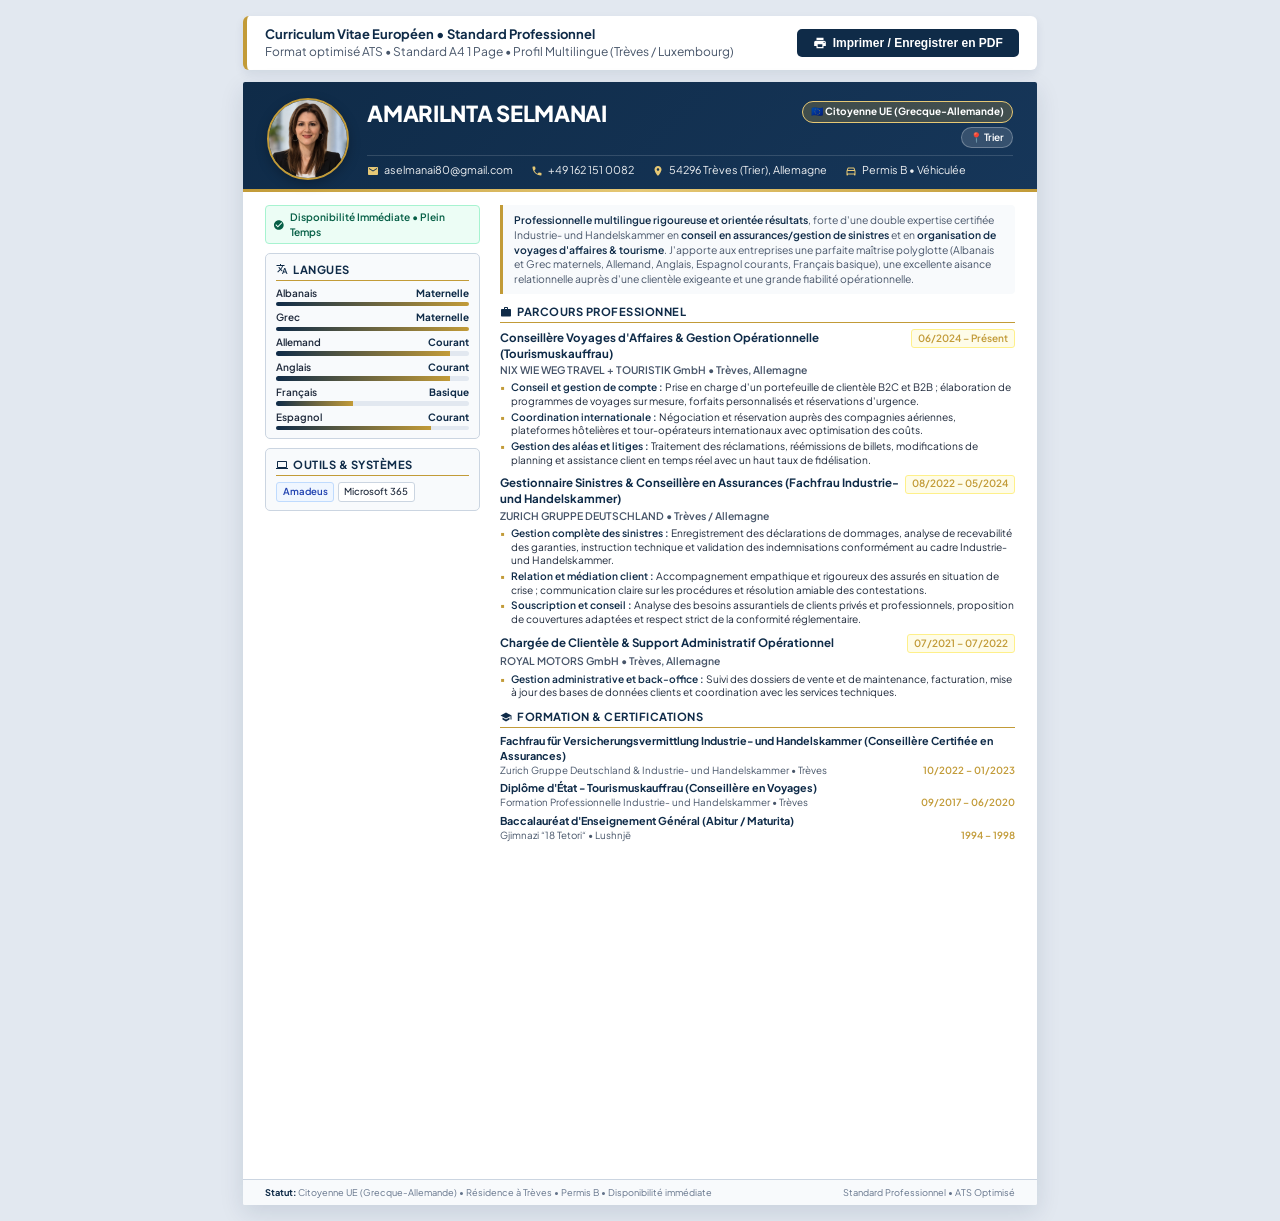
==== cv.html @ 86a53fb1 "Eliminar punto de recepcion y servicio premium del puesto Royal Motors en todos los CVs" ====
<!DOCTYPE html>
<html lang="fr">
<head>
  <meta charset="UTF-8">
  <meta name="viewport" content="width=device-width, initial-scale=1.0">
  <title>CV Amarilnta Selmanai</title>
  <link rel="preconnect" href="https://fonts.googleapis.com">
  <link rel="preconnect" href="https://fonts.gstatic.com" crossorigin>
  <link href="https://fonts.googleapis.com/css2?family=Plus+Jakarta+Sans:wght@300;400;500;600;700;800&display=swap" rel="stylesheet">
  <style>
    :root {
      --primary: #0f2b48;
      --primary-light: #163659;
      --accent: #c29b38;
      --accent-light: #e6c875;
      --text-main: #1e293b;
      --text-muted: #475569;
      --text-light: #64748b;
      --bg-card: #f8fafc;
      --border-color: #cbd5e1;
      --white: #ffffff;
    }

    * {
      box-sizing: border-box;
      margin: 0;
      padding: 0;
    }

    html, body {
      font-family: 'Plus Jakarta Sans', -apple-system, BlinkMacSystemFont, 'Segoe UI', Roboto, sans-serif;
      background-color: #e2e8f0;
      color: var(--text-main);
      line-height: 1.38;
      font-size: 11.2px;
      -webkit-print-color-adjust: exact;
      print-color-adjust: exact;
    }

    body {
      padding: 16px 10px;
    }

    .controls-panel {
      width: 210mm;
      max-width: 210mm;
      margin: 0 auto 12px auto;
      background: #ffffff;
      padding: 10px 18px;
      border-radius: 6px;
      display: flex;
      justify-content: space-between;
      align-items: center;
      box-shadow: 0 4px 10px rgba(15, 43, 72, 0.08);
      border-left: 4px solid var(--accent);
    }

    .controls-panel .info {
      font-size: 12px;
      color: var(--text-muted);
    }

    .controls-panel .info strong {
      color: var(--primary);
      display: block;
      font-size: 13px;
    }

    .print-btn {
      background: var(--primary);
      color: #fff;
      border: none;
      padding: 7px 16px;
      border-radius: 5px;
      font-weight: 600;
      font-size: 12px;
      cursor: pointer;
      display: inline-flex;
      align-items: center;
      gap: 6px;
      transition: background 0.2s, transform 0.1s;
    }

    .print-btn:hover {
      background: var(--primary-light);
      transform: translateY(-1px);
    }

    /* Strict 1-Page A4 Proportion: 210mm x 297mm */
    .cv-page {
      width: 210mm;
      max-width: 210mm;
      height: 297mm;
      max-height: 297mm;
      margin: 0 auto;
      background: var(--white);
      box-shadow: 0 8px 24px rgba(15, 43, 72, 0.12);
      border-radius: 2px;
      overflow: hidden;
      display: flex;
      flex-direction: column;
      justify-content: space-between;
      position: relative;
    }

    /* Header */
    .cv-header {
      background: linear-gradient(135deg, var(--primary) 0%, #163659 100%);
      color: var(--white);
      padding: 16px 24px 12px 24px;
      position: relative;
      flex-shrink: 0;
    }

    .cv-header::after {
      content: "";
      position: absolute;
      bottom: 0;
      left: 0;
      right: 0;
      height: 3.5px;
      background: linear-gradient(90deg, var(--accent) 0%, var(--accent-light) 50%, var(--accent) 100%);
    }

    .header-layout {
      display: flex;
      align-items: center;
      gap: 18px;
    }

    .header-avatar {
      width: 82px;
      height: 82px;
      border-radius: 50%;
      border: 2.5px solid var(--accent);
      box-shadow: 0 4px 12px rgba(0, 0, 0, 0.25);
      object-fit: cover;
      flex-shrink: 0;
      background: #ffffff;
    }

    .header-content {
      flex-grow: 1;
    }

    .header-top {
      display: flex;
      justify-content: space-between;
      align-items: flex-start;
      margin-bottom: 4px;
    }

    .candidate-name {
      font-size: 22px;
      font-weight: 800;
      letter-spacing: -0.3px;
      color: var(--white);
      text-transform: uppercase;
      line-height: 1.1;
    }

    .candidate-title {
      font-size: 13px;
      font-weight: 600;
      color: var(--accent-light);
      margin-top: 2px;
      letter-spacing: 0.1px;
    }

    .header-badges {
      display: flex;
      flex-direction: column;
      align-items: flex-end;
      gap: 4px;
    }

    .eu-badge {
      background: rgba(194, 155, 56, 0.25);
      border: 1px solid var(--accent-light);
      color: #fff;
      font-size: 10px;
      font-weight: 700;
      padding: 3px 8px;
      border-radius: 12px;
      display: inline-flex;
      align-items: center;
      gap: 4px;
      white-space: nowrap;
    }

    .location-badge {
      background: rgba(255, 255, 255, 0.14);
      border: 1px solid rgba(255, 255, 255, 0.28);
      color: #fff;
      font-size: 10px;
      font-weight: 600;
      padding: 3px 8px;
      border-radius: 12px;
      display: inline-flex;
      align-items: center;
      gap: 4px;
      white-space: nowrap;
    }

    /* Contact Grid */
    .contact-grid {
      display: flex;
      flex-wrap: wrap;
      gap: 5px 18px;
      margin-top: 7px;
      padding-top: 7px;
      border-top: 1px solid rgba(255, 255, 255, 0.14);
      font-size: 10.8px;
    }

    .contact-item {
      display: flex;
      align-items: center;
      gap: 5px;
      color: rgba(255, 255, 255, 0.92);
    }

    .contact-item svg {
      width: 12px;
      height: 12px;
      fill: var(--accent-light);
      flex-shrink: 0;
    }

    .contact-item a {
      color: inherit;
      text-decoration: none;
    }

    /* Body Layout */
    .cv-body {
      display: grid;
      grid-template-columns: 215px 1fr;
      padding: 13px 22px 10px 22px;
      gap: 20px;
      flex-grow: 1;
    }

    /* Section Styles */
    h2.section-title {
      font-size: 11.2px;
      font-weight: 700;
      text-transform: uppercase;
      letter-spacing: 0.5px;
      color: var(--primary);
      margin-bottom: 6px;
      padding-bottom: 2.5px;
      border-bottom: 1.5px solid var(--accent);
      display: flex;
      align-items: center;
      gap: 5px;
    }

    h2.section-title svg {
      width: 12px;
      height: 12px;
      fill: var(--primary);
    }

    /* Left Sidebar */
    .sidebar {
      display: flex;
      flex-direction: column;
      gap: 9px;
    }

    .status-alert {
      background: #ecfdf5;
      border: 1px solid #a7f3d0;
      color: #065f46;
      font-size: 10.2px;
      padding: 4px 7px;
      border-radius: 4px;
      font-weight: 600;
      display: flex;
      align-items: center;
      gap: 5px;
    }

    .sidebar-block {
      background: var(--bg-card);
      padding: 8px 10px;
      border-radius: 5px;
      border: 1px solid var(--border-color);
    }

    .skill-category {
      margin-bottom: 6px;
    }

    .skill-category:last-child {
      margin-bottom: 0;
    }

    .skill-cat-name {
      font-size: 9.8px;
      font-weight: 700;
      color: var(--primary);
      text-transform: uppercase;
      margin-bottom: 3.5px;
    }

    .tags {
      display: flex;
      flex-wrap: wrap;
      gap: 3.5px;
    }

    .tag {
      background: #ffffff;
      border: 1px solid #cbd5e1;
      padding: 2px 5.5px;
      border-radius: 3px;
      font-size: 9.6px;
      color: var(--text-main);
      font-weight: 500;
    }

    .tag.highlight {
      background: #eff6ff;
      border-color: #bfdbfe;
      color: #1e40af;
      font-weight: 600;
    }

    /* Languages Table */
    .lang-item {
      margin-bottom: 5px;
    }

    .lang-item:last-child {
      margin-bottom: 0;
    }

    .lang-header {
      display: flex;
      justify-content: space-between;
      font-size: 10px;
      font-weight: 600;
      margin-bottom: 1.5px;
    }

    .lang-bar {
      height: 4.5px;
      background: #e2e8f0;
      border-radius: 3px;
      overflow: hidden;
    }

    .lang-progress {
      height: 100%;
      background: linear-gradient(90deg, var(--primary) 0%, var(--accent) 100%);
    }

    /* Right Main Content */
    .main-content {
      display: flex;
      flex-direction: column;
      gap: 10px;
    }

    .profile-summary {
      background: var(--bg-card);
      border-left: 3px solid var(--accent);
      padding: 8px 11px;
      font-size: 10.4px;
      color: var(--text-muted);
      border-radius: 0 4px 4px 0;
      line-height: 1.4;
    }

    .profile-summary strong {
      color: var(--primary);
      font-weight: 600;
    }

    /* Experience */
    .exp-item {
      margin-bottom: 8.5px;
      position: relative;
    }

    .exp-item:last-child {
      margin-bottom: 0;
    }

    .exp-header {
      display: flex;
      justify-content: space-between;
      align-items: baseline;
      margin-bottom: 1.5px;
    }

    .exp-role {
      font-size: 11.5px;
      font-weight: 700;
      color: var(--primary);
    }

    .exp-dates {
      font-size: 10px;
      font-weight: 600;
      color: var(--accent);
      background: #fefce8;
      padding: 1.5px 6px;
      border-radius: 3px;
      border: 1px solid #fef08a;
      white-space: nowrap;
    }

    .exp-company {
      font-size: 10.4px;
      font-weight: 600;
      color: var(--text-muted);
      margin-bottom: 3px;
    }

    .exp-bullets {
      list-style-type: none;
      padding-left: 0;
      display: flex;
      flex-direction: column;
      gap: 2px;
    }

    .exp-bullets li {
      position: relative;
      padding-left: 11px;
      font-size: 10.2px;
      color: var(--text-main);
      line-height: 1.34;
    }

    .exp-bullets li::before {
      content: "▪";
      position: absolute;
      left: 0;
      color: var(--accent);
      font-size: 12px;
    }

    .exp-bullets strong {
      color: var(--primary);
      font-weight: 600;
    }

    /* Education & Certifications */
    .edu-item {
      margin-bottom: 4px;
    }

    .edu-item:last-child {
      margin-bottom: 0;
    }

    .edu-degree {
      font-size: 10.8px;
      font-weight: 700;
      color: var(--primary);
    }

    .edu-school {
      font-size: 9.8px;
      color: var(--text-muted);
      display: flex;
      justify-content: space-between;
    }

    /* Footer */
    .cv-footer {
      background: var(--bg-card);
      border-top: 1px solid var(--border-color);
      padding: 6px 22px;
      display: flex;
      justify-content: space-between;
      align-items: center;
      font-size: 9.2px;
      color: var(--text-light);
      flex-shrink: 0;
    }

    .cv-footer strong {
      color: var(--primary);
    }

    /* Strict 1-Page A4 Print Styles */
    @media print {
      html, body {
        width: 210mm;
        height: 297mm;
        margin: 0 !important;
        padding: 0 !important;
        background: none !important;
        overflow: hidden !important;
      }

      .controls-panel {
        display: none !important;
      }

      .cv-page {
        box-shadow: none !important;
        border-radius: 0 !important;
        width: 210mm !important;
        max-width: 210mm !important;
        height: 297mm !important;
        max-height: 297mm !important;
        margin: 0 !important;
        overflow: hidden !important;
        page-break-after: avoid !important;
        page-break-inside: avoid !important;
      }

      @page {
        size: A4 portrait;
        margin: 0;
      }
    }
  </style>
</head>
<body>

  <!-- Controls Panel -->
  <div class="controls-panel">
    <div class="info">
      <strong>Curriculum Vitae Européen • Standard Professionnel</strong>
      Format optimisé ATS • Standard A4 1 Page • Profil Multilingue (Trèves / Luxembourg)
    </div>
    <button class="print-btn" onclick="window.print()">
      <svg width="14" height="14" viewBox="0 0 24 24" fill="currentColor">
        <path d="M19 8H5c-1.66 0-3 1.34-3 3v6h4v4h12v-4h4v-6c0-1.66-1.34-3-3-3zm-3 11H8v-5h8v5zm3-7c-.55 0-1-.45-1-1s.45-1 1-1 1 .45 1 1-.45 1-1 1zm-1-9H6v4h12V3z"/>
      </svg>Imprimer / Enregistrer en PDF</button>
  </div>

  <!-- A4 Single-Page Resume -->
  <div class="cv-page">

    <!-- Header -->
    <header class="cv-header">
      <div class="header-layout">
        <img src="[data-uri]" alt="Amarilnta Selmanai" class="header-avatar">
        <div class="header-content">
          <div class="header-top">
            <div>
              <h1 class="candidate-name">Amarilnta Selmanai</h1>
              
            </div>
            <div class="header-badges">
              <span class="eu-badge">🇪🇺 Citoyenne UE (Grecque-Allemande)</span>
              <span class="location-badge">📍 Trier</span>
            </div>
          </div>
          <div class="contact-grid">
            <div class="contact-item">
              <svg viewBox="0 0 24 24"><path d="M20 4H4c-1.1 0-1.99.9-1.99 2L2 18c0 1.1.9 2 2 2h16c1.1 0 2-.9 2-2V6c0-1.1-.9-2-2-2zm0 4l-8 5-8-5V6l8 5 8-5v2z"/></svg>
              <a href="mailto:aselmanai80@gmail.com">aselmanai80@gmail.com</a>
            </div>
            <div class="contact-item">
              <svg viewBox="0 0 24 24"><path d="M6.62 10.79c1.44 2.83 3.76 5.14 6.59 6.59l2.2-2.2c.27-.27.67-.36 1.02-.24 1.12.37 2.33.57 3.57.57.55 0 1 .45 1 1V20c0 .55-.45 1-1 1-9.39 0-17-7.61-17-17 0-.55.45-1 1-1h3.5c.55 0 1 .45 1 1 0 1.25.2 2.45.57 3.57.11.35.03.74-.25 1.02l-2.2 2.2z"/></svg>
              <span>+49 162 151 0082</span>
            </div>
            <div class="contact-item">
              <svg viewBox="0 0 24 24"><path d="M12 2C8.13 2 5 5.13 5 9c0 5.25 7 13 7 13s7-7.75 7-13c0-3.87-3.13-7-7-7zm0 9.5c-1.38 0-2.5-1.12-2.5-2.5s1.12-2.5 2.5-2.5 2.5 1.12 2.5 2.5-1.12 2.5-2.5 2.5z"/></svg>
              <span>54296 Trèves (Trier), Allemagne</span>
            </div>
            <div class="contact-item">
              <svg viewBox="0 0 24 24"><path d="M18.92 6.01C18.72 5.42 18.16 5 17.5 5h-11c-.66 0-1.21.42-1.42 1.01L3 12v8c0 .55.45 1 1 1h1c.55 0 1-.45 1-1v-1h12v1c0 .55.45 1 1 1h1c.55 0 1-.45 1-1v-8l-2.08-5.99zM6.85 7h10.29l1.08 3.11H5.77L6.85 7zM19 17H5v-4.66l.12-.34h13.77l.11.34V17z"/></svg>
              <span>Permis B • Véhiculée</span>
            </div>
          </div>
        </div>
      </div>
    </header>

    <!-- Body Layout -->
    <div class="cv-body">

      <!-- Sidebar -->
      <aside class="sidebar">

        <!-- Statut Frontalier & Disponibilité -->
        <div class="status-alert">
          <svg width="12" height="12" viewBox="0 0 24 24" fill="currentColor"><path d="M12 2C6.48 2 2 6.48 2 12s4.48 10 10 10 10-4.48 10-10S17.52 2 12 2zm-2 15l-5-5 1.41-1.41L10 14.17l7.59-7.59L19 8l-9 9z"/></svg><span>Disponibilité Immédiate • Plein Temps</span>
        </div>

        <!-- Compétences Linguistiques -->
        <div class="sidebar-block">
          <h2 class="section-title">
            <svg viewBox="0 0 24 24"><path d="M12.87 15.07l-2.54-2.51.03-.03c1.74-1.94 2.98-4.17 3.71-6.53H17V4h-7V2H8v2H1v1.99h11.17C11.5 7.92 10.44 9.75 9 11.35 8.07 10.32 7.3 9.19 6.69 8h-2c.73 1.63 1.73 3.17 2.98 4.56l-5.09 5.02L4 19l5-5 3.11 3.11.76-2.04zM18.5 10h-2L12 22h2l1.12-3h4.75L21 22h2l-4.5-12zm-2.62 7l1.62-4.33L19.12 17h-3.24z"/></svg>
            Langues
          </h2>
                    <div class="lang-item">
            <div class="lang-header">
              <span>Albanais</span>
              <span style="color: var(--primary); font-weight: 700;">Maternelle</span>
            </div>
            <div class="lang-bar"><div class="lang-progress" style="width: 100%;"></div></div>
          </div>
          <div class="lang-item">
            <div class="lang-header">
              <span>Grec</span>
              <span style="color: var(--primary); font-weight: 700;">Maternelle</span>
            </div>
            <div class="lang-bar"><div class="lang-progress" style="width: 100%;"></div></div>
          </div>
          <div class="lang-item">
            <div class="lang-header">
              <span>Allemand</span>
              <span style="color: var(--primary); font-weight: 700;">Courant</span>
            </div>
            <div class="lang-bar"><div class="lang-progress" style="width: 90%;"></div></div>
          </div>
          <div class="lang-item">
            <div class="lang-header">
              <span>Anglais</span>
              <span style="color: var(--primary); font-weight: 700;">Courant</span>
            </div>
            <div class="lang-bar"><div class="lang-progress" style="width: 90%;"></div></div>
          </div>
          <div class="lang-item">
            <div class="lang-header">
              <span>Français</span>
              <span style="color: var(--primary); font-weight: 700;">Basique</span>
            </div>
            <div class="lang-bar"><div class="lang-progress" style="width: 40%;"></div></div>
          </div>
          <div class="lang-item">
            <div class="lang-header">
              <span>Espagnol</span>
              <span style="color: var(--primary); font-weight: 700;">Courant</span>
            </div>
            <div class="lang-bar"><div class="lang-progress" style="width: 80%;"></div></div>
          </div>
        </div>

        <!-- Outils & Logiciels -->
        <div class="sidebar-block">
          <h2 class="section-title">
            <svg viewBox="0 0 24 24"><path d="M20 18c1.1 0 1.99-.9 1.99-2L22 6c0-1.1-.9-2-2-2H4c-1.1 0-2 .9-2 2v10c0 1.1.9 2 2 2H0v2h24v-2h-4zM4 6h16v10H4V6z"/></svg>
            Outils & Systèmes
          </h2>
                    <div class="tags">
            <span class="tag highlight">Amadeus</span>
            <span class="tag">Microsoft 365</span>
          </div>
        </div>

      </aside>

      <!-- Main Content -->
      <main class="main-content">

        <!-- Profil Professionnel -->
        <div class="profile-summary">
          <strong>Professionnelle multilingue rigoureuse et orientée résultats</strong>, forte d'une double expertise certifiée Industrie- und Handelskammer en <strong>conseil en assurances/gestion de sinistres</strong> et en <strong>organisation de voyages d'affaires & tourisme</strong>. J'apporte aux entreprises une parfaite maîtrise polyglotte (Albanais et Grec maternels, Allemand, Anglais, Espagnol courants, Français basique), une excellente aisance relationnelle auprès d'une clientèle exigeante et une grande fiabilité opérationnelle.
        </div>

        <!-- Expérience Professionnelle -->
        <section>
          <h2 class="section-title">
            <svg viewBox="0 0 24 24"><path d="M20 6h-4V4c0-1.11-.89-2-2-2h-4c-1.11 0-2 .89-2 2v2H4c-1.11 0-1.99.89-1.99 2L2 19c0 1.11.89 2 2 2h16c1.11 0 2-.89 2-2V8c0-1.11-.89-2-2-2zm-6 0h-4V4h4v2z"/></svg>
            Parcours Professionnel
          </h2>

          <!-- Poste 1 -->
          <div class="exp-item">
            <div class="exp-header">
              <div class="exp-role">Conseillère Voyages d'Affaires & Gestion Opérationnelle (Tourismuskauffrau)</div>
              <div class="exp-dates">06/2024 – Présent</div>
            </div>
            <div class="exp-company">NIX WIE WEG TRAVEL + TOURISTIK GmbH • Trèves, Allemagne</div>
            <ul class="exp-bullets">
              <li><strong>Conseil et gestion de compte :</strong> Prise en charge d'un portefeuille de clientèle B2C et B2B ; élaboration de programmes de voyages sur mesure, forfaits personnalisés et réservations d'urgence.</li>
              <li><strong>Coordination internationale :</strong> Négociation et réservation auprès des compagnies aériennes, plateformes hôtelières et tour-opérateurs internationaux avec optimisation des coûts.</li>
              <li><strong>Gestion des aléas et litiges :</strong> Traitement des réclamations, réémissions de billets, modifications de planning et assistance client en temps réel avec un haut taux de fidélisation.</li>
            </ul>
          </div>

          <!-- Poste 2 -->
          <div class="exp-item">
            <div class="exp-header">
              <div class="exp-role">Gestionnaire Sinistres & Conseillère en Assurances (Fachfrau Industrie- und Handelskammer)</div>
              <div class="exp-dates">08/2022 – 05/2024</div>
            </div>
            <div class="exp-company">ZURICH GRUPPE DEUTSCHLAND • Trèves / Allemagne</div>
            <ul class="exp-bullets">
              <li><strong>Gestion complète des sinistres :</strong> Enregistrement des déclarations de dommages, analyse de recevabilité des garanties, instruction technique et validation des indemnisations conformément au cadre Industrie- und Handelskammer.</li>
              <li><strong>Relation et médiation client :</strong> Accompagnement empathique et rigoureux des assurés en situation de crise ; communication claire sur les procédures et résolution amiable des contestations.</li>
              <li><strong>Souscription et conseil :</strong> Analyse des besoins assurantiels de clients privés et professionnels, proposition de couvertures adaptées et respect strict de la conformité réglementaire.</li>
            </ul>
          </div>

          <!-- Poste 3 -->
          <div class="exp-item">
            <div class="exp-header">
              <div class="exp-role">Chargée de Clientèle & Support Administratif Opérationnel</div>
              <div class="exp-dates">07/2021 – 07/2022</div>
            </div>
            <div class="exp-company">ROYAL MOTORS GmbH • Trèves, Allemagne</div>
            <ul class="exp-bullets">
              <li><strong>Gestion administrative et back-office :</strong> Suivi des dossiers de vente et de maintenance, facturation, mise à jour des bases de données clients et coordination avec les services techniques.</li>
            </ul>
          </div>
        </section>

        <!-- Formation & Certifications -->
        <section>
          <h2 class="section-title">
            <svg viewBox="0 0 24 24"><path d="M5 13.18v4L12 21l7-3.82v-4L12 17l-7-3.82zM12 3L1 9l11 6 9-4.91V17h2V9L12 3z"/></svg>
            Formation & Certifications
          </h2>

          <div class="edu-item">
            <div class="edu-degree">Fachfrau für Versicherungsvermittlung Industrie- und Handelskammer (Conseillère Certifiée en Assurances)</div>
            <div class="edu-school">
              <span>Zurich Gruppe Deutschland & Industrie- und Handelskammer • Trèves</span>
              <span style="font-weight: 600; color: var(--accent);">10/2022 – 01/2023</span>
            </div>
          </div>

          <div class="edu-item">
            <div class="edu-degree">Diplôme d'État - Tourismuskauffrau (Conseillère en Voyages)</div>
            <div class="edu-school">
              <span>Formation Professionnelle Industrie- und Handelskammer • Trèves</span>
              <span style="font-weight: 600; color: var(--accent);">09/2017 – 06/2020</span>
            </div>
          </div>

          <div class="edu-item">
            <div class="edu-degree">Baccalauréat d'Enseignement Général (Abitur / Maturita)</div>
            <div class="edu-school">
              <span>Gjimnazi “18 Tetori“ • Lushnjë</span>
              <span style="font-weight: 600; color: var(--accent);">1994 – 1998</span>
            </div>
          </div>
        </section>

      </main>

    </div>

    <!-- Footer -->
    <footer class="cv-footer">
      <div><strong>Statut:</strong> Citoyenne UE (Grecque-Allemande) • Résidence à Trèves • Permis B • Disponibilité immédiate</div>
      <div>Standard Professionnel • ATS Optimisé</div>
    </footer>

  </div>

</body>
</html>
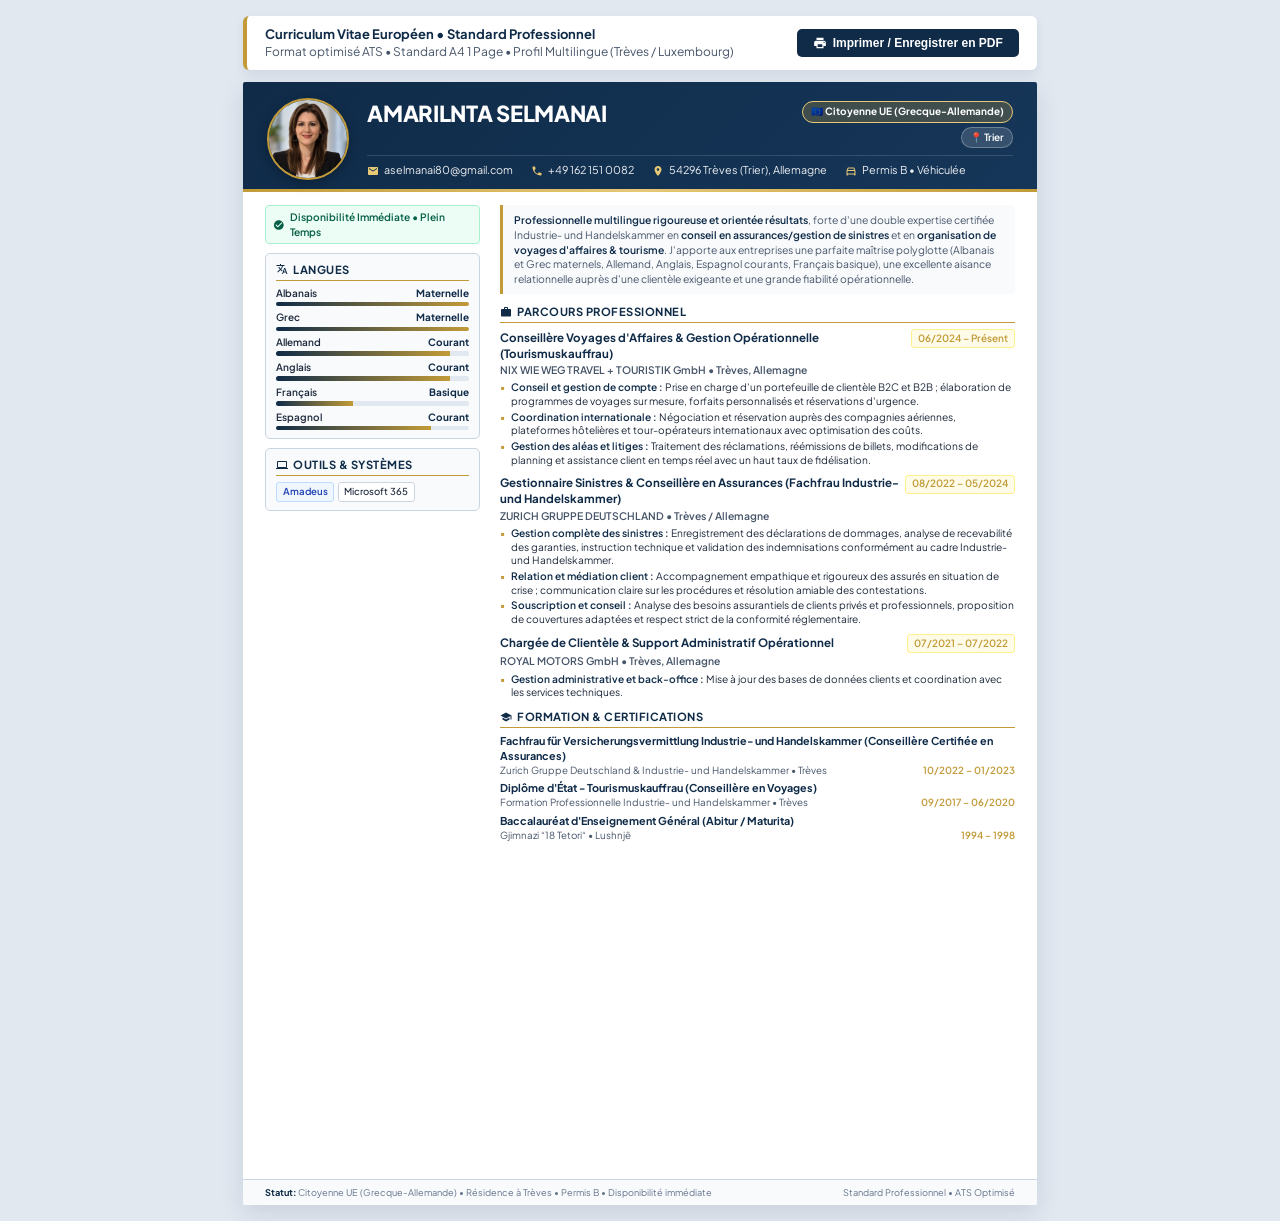
==== commit 6cf60fef: "Eliminar seguimiento de expedientes de ventas y facturacion del puesto Royal Motors" ====
--- a/cv.html
+++ b/cv.html
@@ -703,7 +703,7 @@
             </div>
             <div class="exp-company">ROYAL MOTORS GmbH • Trèves, Allemagne</div>
             <ul class="exp-bullets">
-              <li><strong>Gestion administrative et back-office :</strong> Suivi des dossiers de vente et de maintenance, facturation, mise à jour des bases de données clients et coordination avec les services techniques.</li>
+              <li><strong>Gestion administrative et back-office :</strong> Mise à jour des bases de données clients et coordination avec les services techniques.</li>
             </ul>
           </div>
         </section>
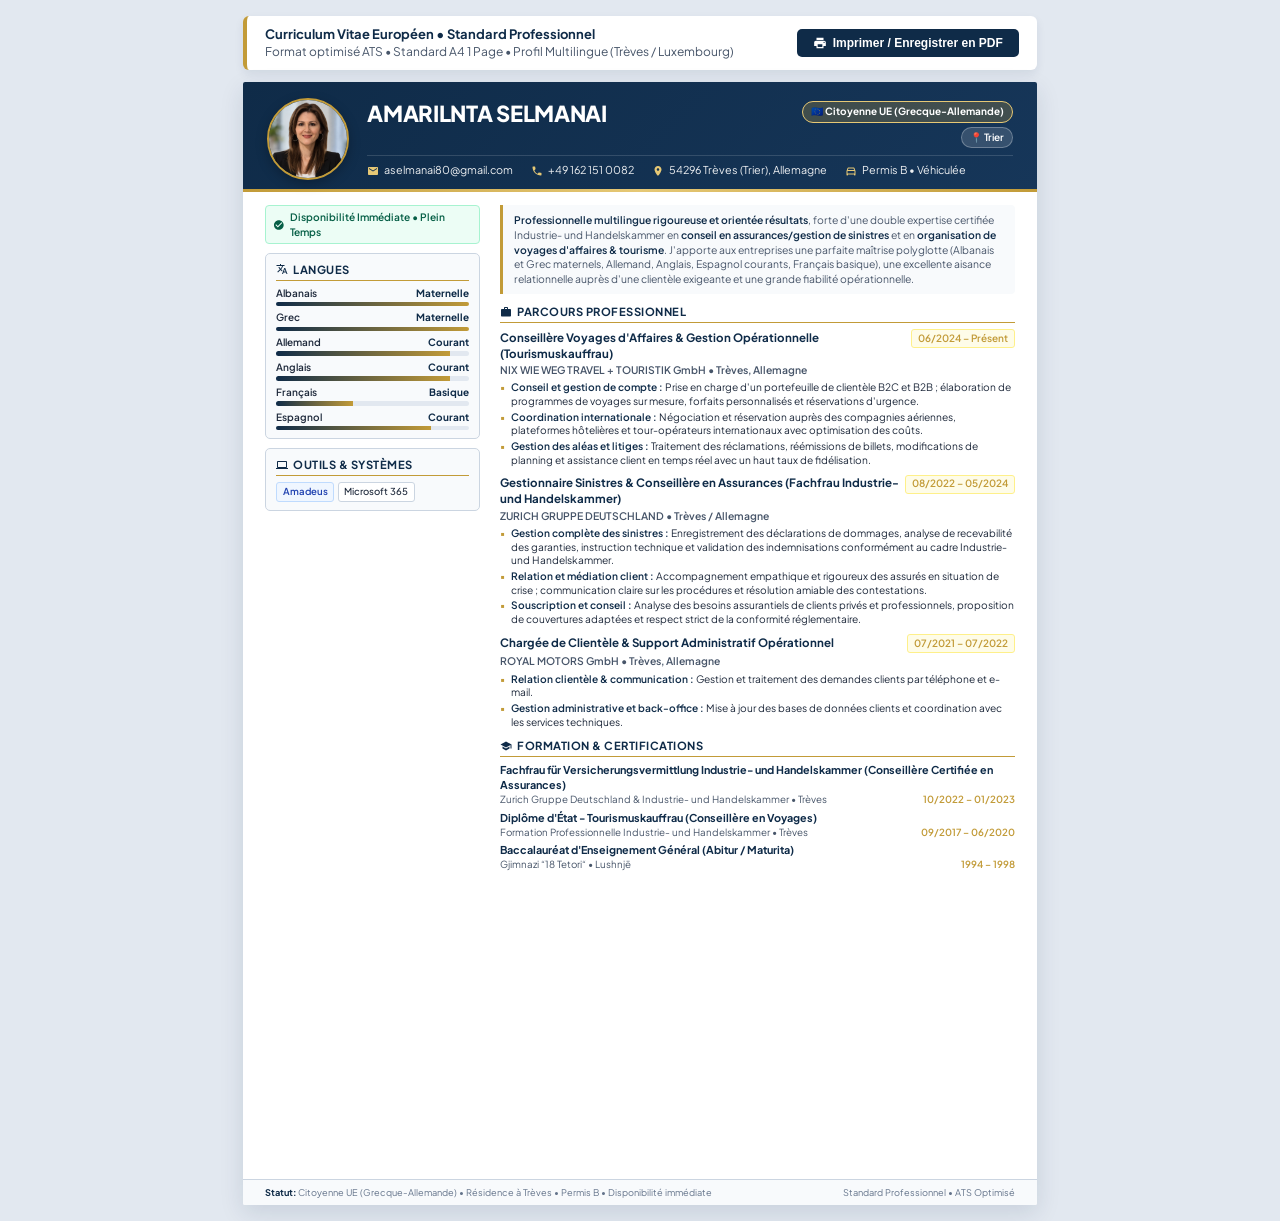
==== commit 4f180e0b: "Mantener punto de atencion al cliente, telefono y mails en puesto Royal Motors" ====
--- a/cv.html
+++ b/cv.html
@@ -703,6 +703,7 @@
             </div>
             <div class="exp-company">ROYAL MOTORS GmbH • Trèves, Allemagne</div>
             <ul class="exp-bullets">
+              <li><strong>Relation clientèle & communication :</strong> Gestion et traitement des demandes clients par téléphone et e-mail.</li>
               <li><strong>Gestion administrative et back-office :</strong> Mise à jour des bases de données clients et coordination avec les services techniques.</li>
             </ul>
           </div>
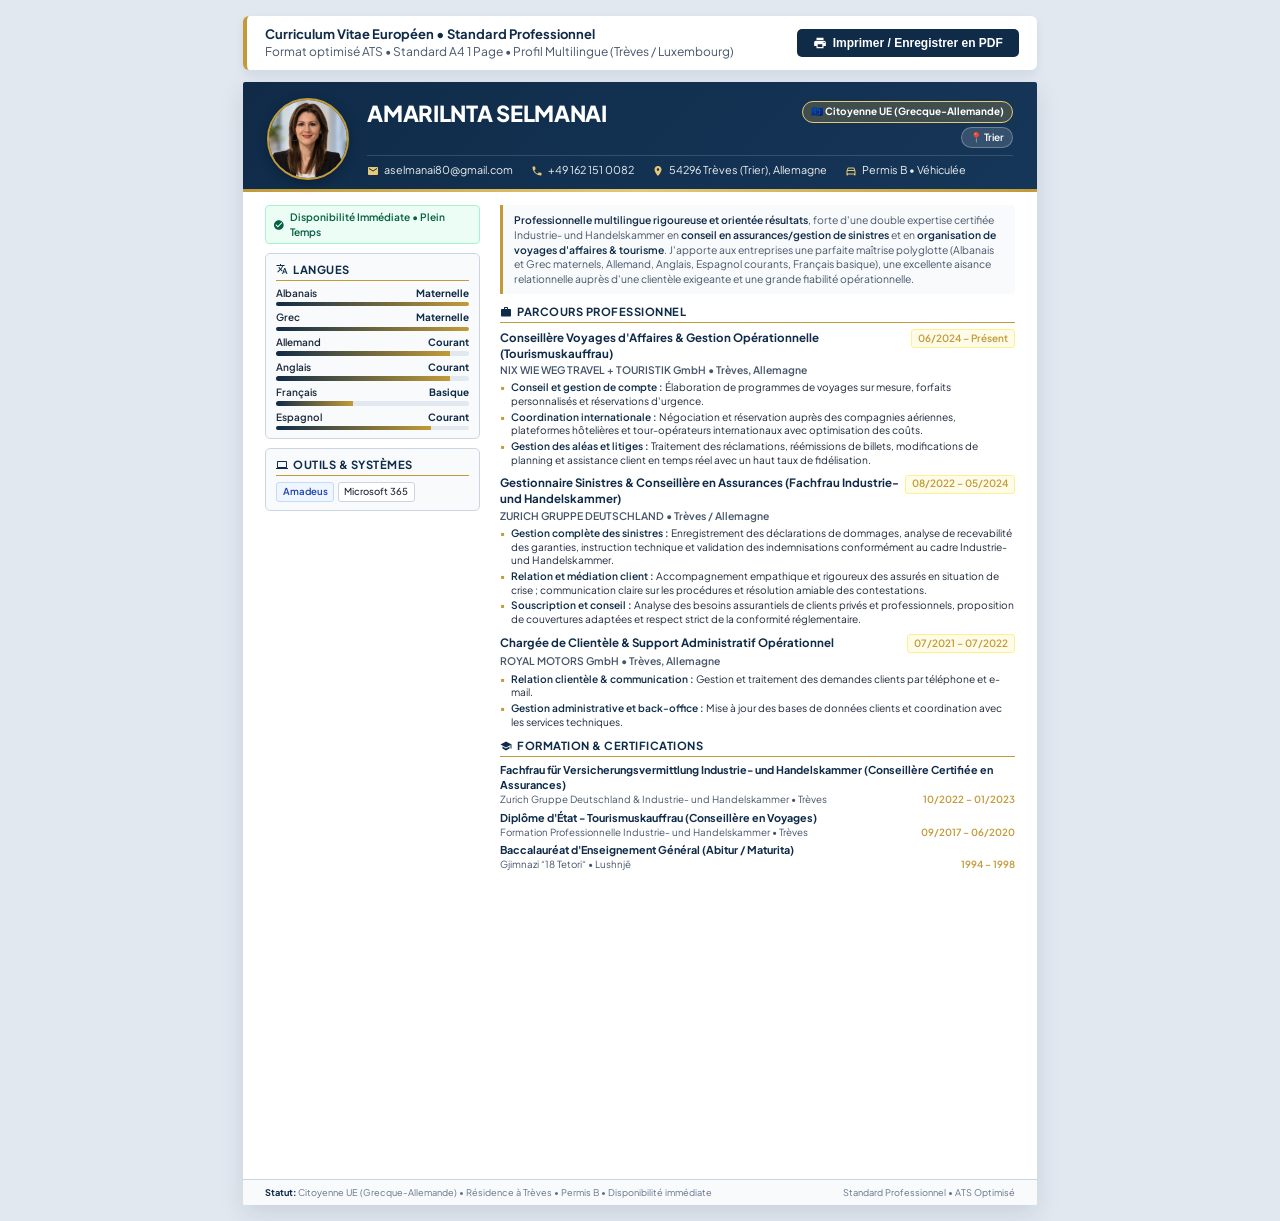
==== commit 6bcbdb90: "Eliminar mencion a cartera de clientes B2B/B2C del puesto NIX WIE WEG en todos los CVs" ====
--- a/cv.html
+++ b/cv.html
@@ -675,7 +675,7 @@
             </div>
             <div class="exp-company">NIX WIE WEG TRAVEL + TOURISTIK GmbH • Trèves, Allemagne</div>
             <ul class="exp-bullets">
-              <li><strong>Conseil et gestion de compte :</strong> Prise en charge d'un portefeuille de clientèle B2C et B2B ; élaboration de programmes de voyages sur mesure, forfaits personnalisés et réservations d'urgence.</li>
+              <li><strong>Conseil et gestion de compte :</strong> Élaboration de programmes de voyages sur mesure, forfaits personnalisés et réservations d'urgence.</li>
               <li><strong>Coordination internationale :</strong> Négociation et réservation auprès des compagnies aériennes, plateformes hôtelières et tour-opérateurs internationaux avec optimisation des coûts.</li>
               <li><strong>Gestion des aléas et litiges :</strong> Traitement des réclamations, réémissions de billets, modifications de planning et assistance client en temps réel avec un haut taux de fidélisation.</li>
             </ul>
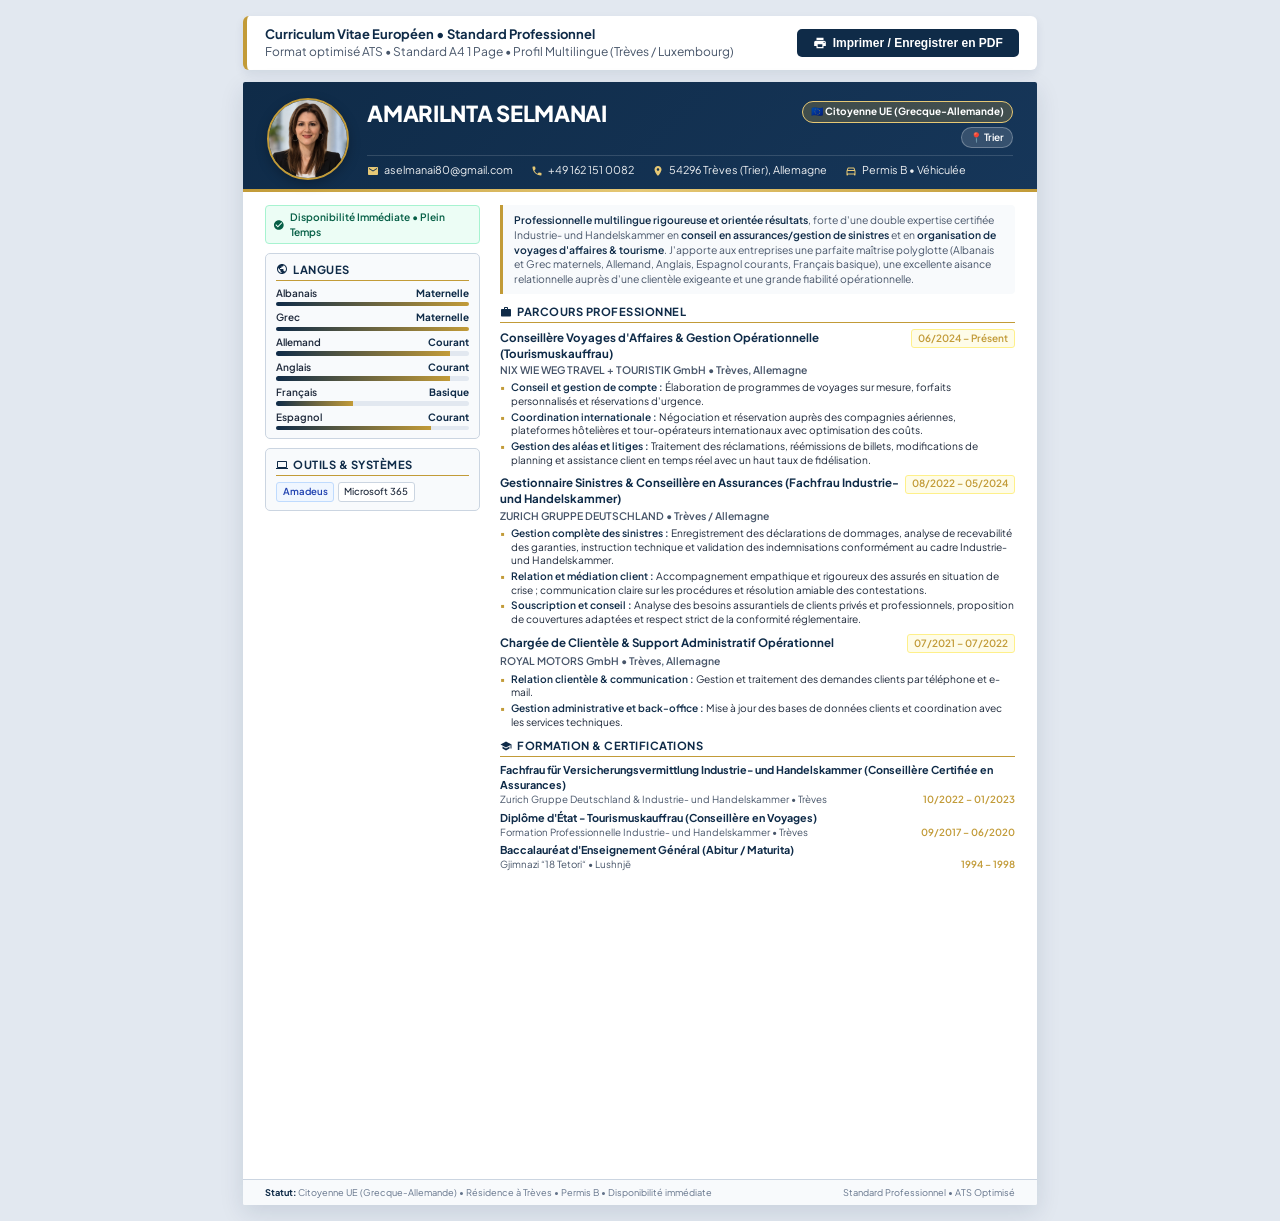
==== commit 99436395: "Sustituir icono de traductor por icono de globo terraqueo en la seccion de idiomas del CV" ====
--- a/cv.html
+++ b/cv.html
@@ -591,7 +591,7 @@
         <!-- Compétences Linguistiques -->
         <div class="sidebar-block">
           <h2 class="section-title">
-            <svg viewBox="0 0 24 24"><path d="M12.87 15.07l-2.54-2.51.03-.03c1.74-1.94 2.98-4.17 3.71-6.53H17V4h-7V2H8v2H1v1.99h11.17C11.5 7.92 10.44 9.75 9 11.35 8.07 10.32 7.3 9.19 6.69 8h-2c.73 1.63 1.73 3.17 2.98 4.56l-5.09 5.02L4 19l5-5 3.11 3.11.76-2.04zM18.5 10h-2L12 22h2l1.12-3h4.75L21 22h2l-4.5-12zm-2.62 7l1.62-4.33L19.12 17h-3.24z"/></svg>
+            <svg viewBox="0 0 24 24"><path d="M12 2C6.48 2 2 6.48 2 12s4.48 10 10 10 10-4.48 10-10S17.52 2 12 2zm-1 17.93c-3.95-.49-7-3.85-7-7.93 0-.62.08-1.21.21-1.79L9 15v1c0 1.1.9 2 2 2v1.93zm6.9-2.54c-.26-.81-1-1.39-1.9-1.39h-1v-3c0-.55-.45-1-1-1H8v-2h2c.55 0 1-.45 1-1V7h2c1.1 0 2-.9 2-2v-.41c2.93 1.19 5 4.06 5 7.41 0 2.08-.8 3.97-2.1 5.39z"/></svg>
             Langues
           </h2>
                     <div class="lang-item">
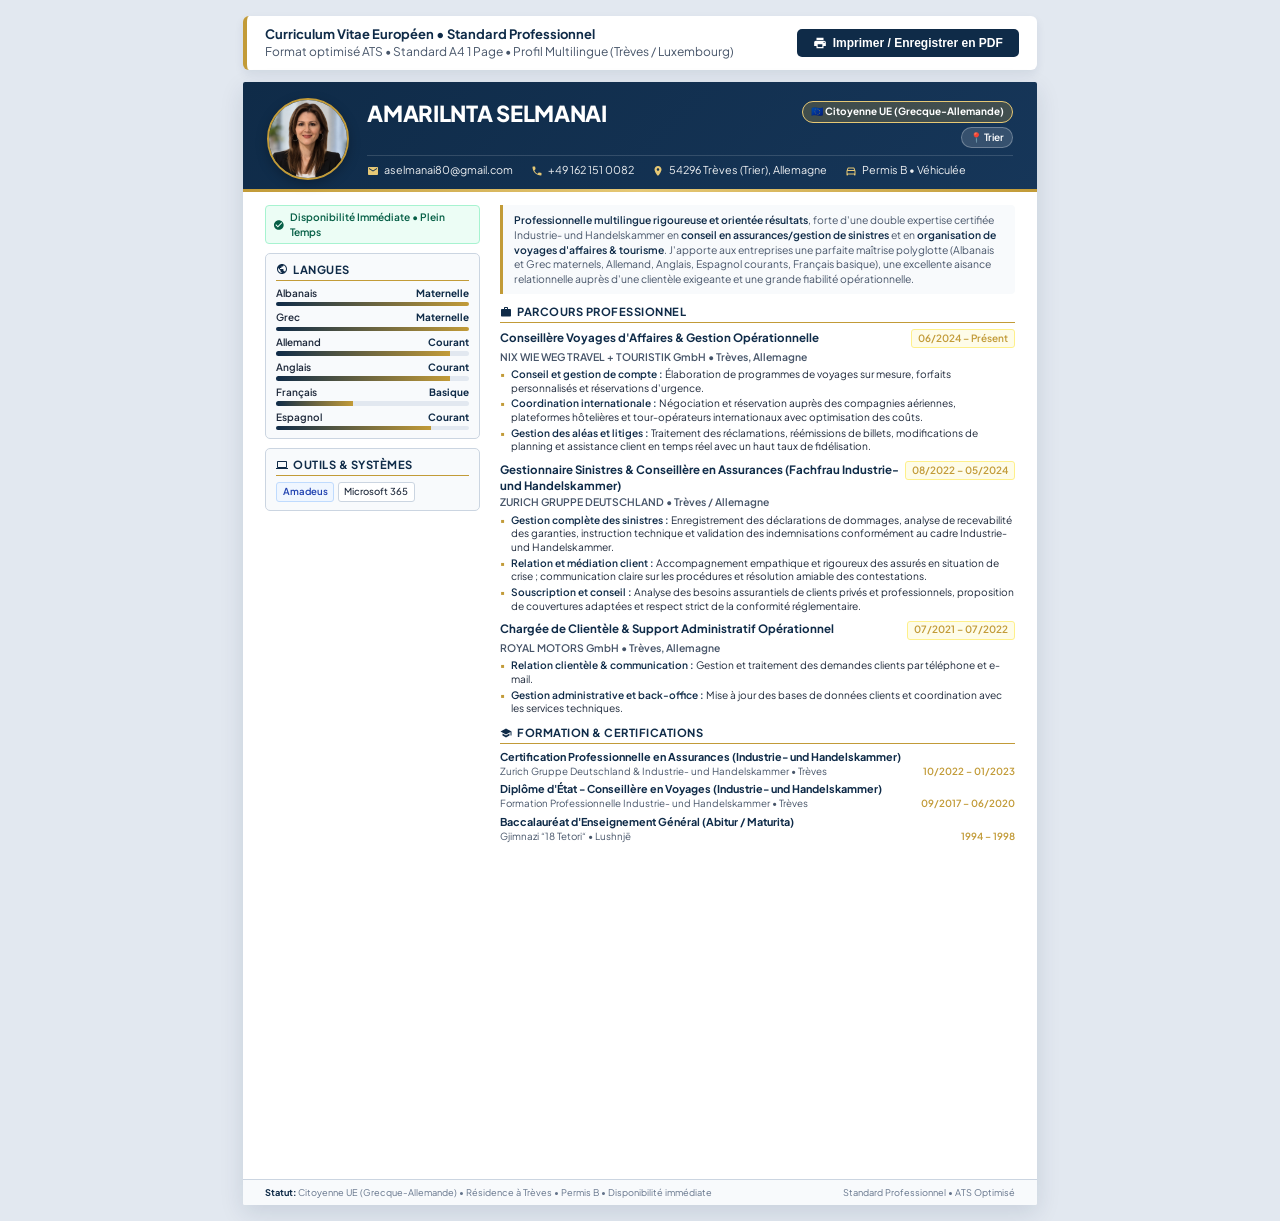
==== commit e4879340: "Eliminar titulos duplicados en aleman en los CVs traducidos" ====
--- a/cv.html
+++ b/cv.html
@@ -670,7 +670,7 @@
           <!-- Poste 1 -->
           <div class="exp-item">
             <div class="exp-header">
-              <div class="exp-role">Conseillère Voyages d'Affaires & Gestion Opérationnelle (Tourismuskauffrau)</div>
+              <div class="exp-role">Conseillère Voyages d'Affaires & Gestion Opérationnelle</div>
               <div class="exp-dates">06/2024 – Présent</div>
             </div>
             <div class="exp-company">NIX WIE WEG TRAVEL + TOURISTIK GmbH • Trèves, Allemagne</div>
@@ -717,7 +717,7 @@
           </h2>
 
           <div class="edu-item">
-            <div class="edu-degree">Fachfrau für Versicherungsvermittlung Industrie- und Handelskammer (Conseillère Certifiée en Assurances)</div>
+            <div class="edu-degree">Certification Professionnelle en Assurances (Industrie- und Handelskammer)</div>
             <div class="edu-school">
               <span>Zurich Gruppe Deutschland & Industrie- und Handelskammer • Trèves</span>
               <span style="font-weight: 600; color: var(--accent);">10/2022 – 01/2023</span>
@@ -725,7 +725,7 @@
           </div>
 
           <div class="edu-item">
-            <div class="edu-degree">Diplôme d'État - Tourismuskauffrau (Conseillère en Voyages)</div>
+            <div class="edu-degree">Diplôme d'État - Conseillère en Voyages (Industrie- und Handelskammer)</div>
             <div class="edu-school">
               <span>Formation Professionnelle Industrie- und Handelskammer • Trèves</span>
               <span style="font-weight: 600; color: var(--accent);">09/2017 – 06/2020</span>
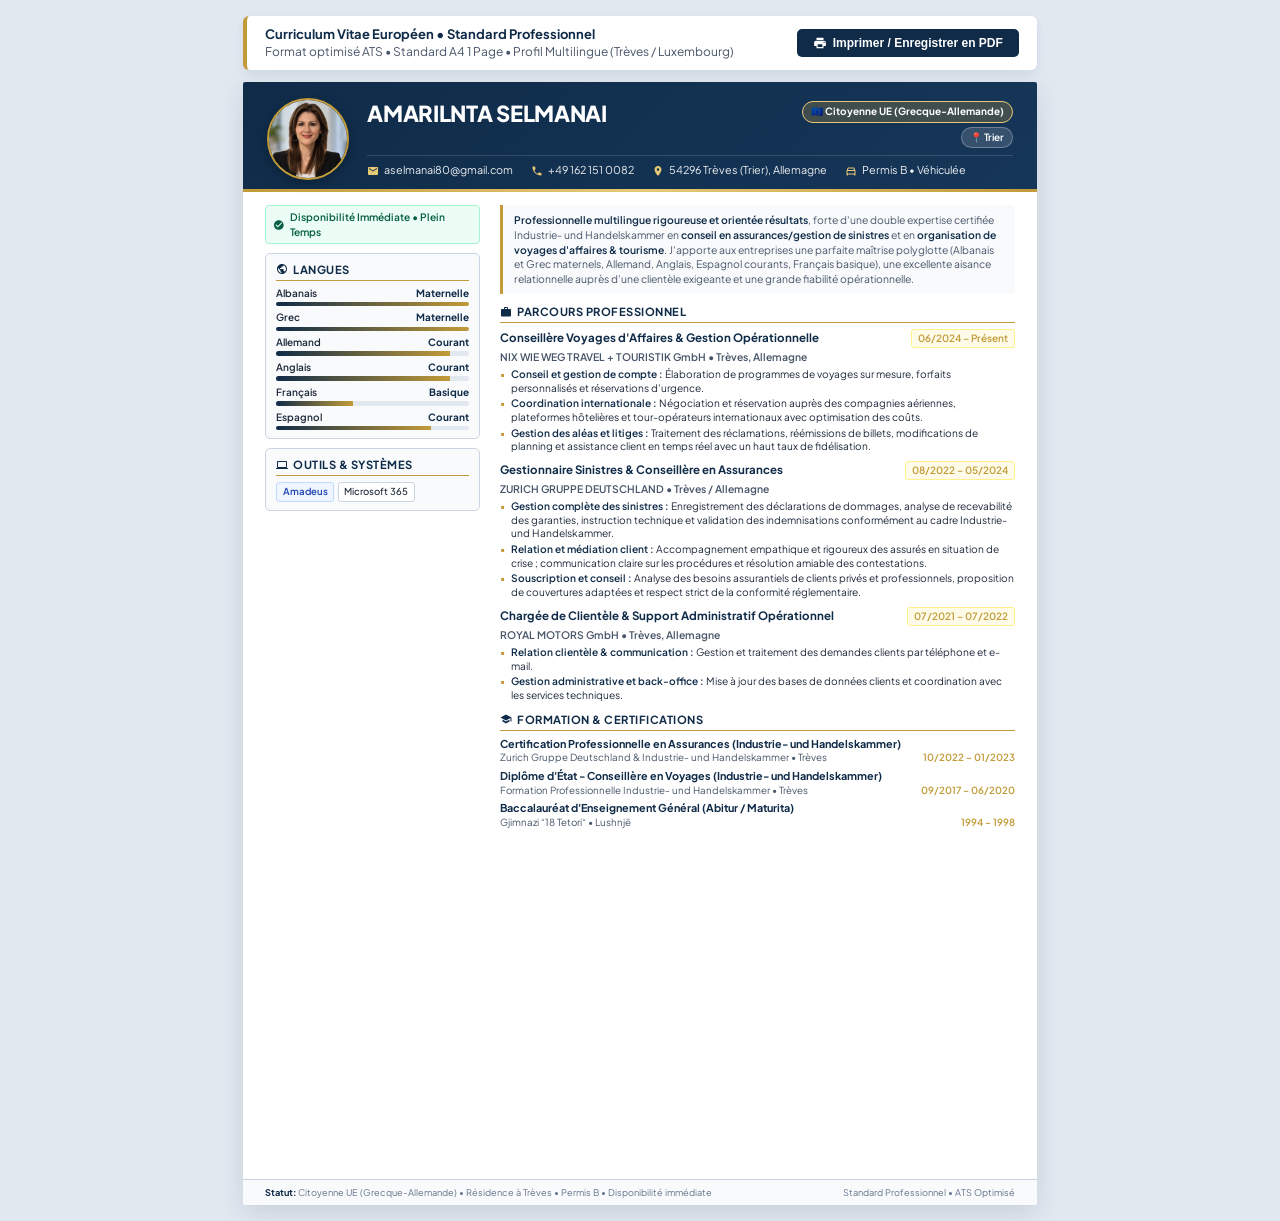
==== commit 38bd7451: "Eliminar coletilla alemana (Fachfrau Industrie- und Handelskammer) del puesto de seguros" ====
--- a/cv.html
+++ b/cv.html
@@ -684,7 +684,7 @@
           <!-- Poste 2 -->
           <div class="exp-item">
             <div class="exp-header">
-              <div class="exp-role">Gestionnaire Sinistres & Conseillère en Assurances (Fachfrau Industrie- und Handelskammer)</div>
+              <div class="exp-role">Gestionnaire Sinistres & Conseillère en Assurances</div>
               <div class="exp-dates">08/2022 – 05/2024</div>
             </div>
             <div class="exp-company">ZURICH GRUPPE DEUTSCHLAND • Trèves / Allemagne</div>
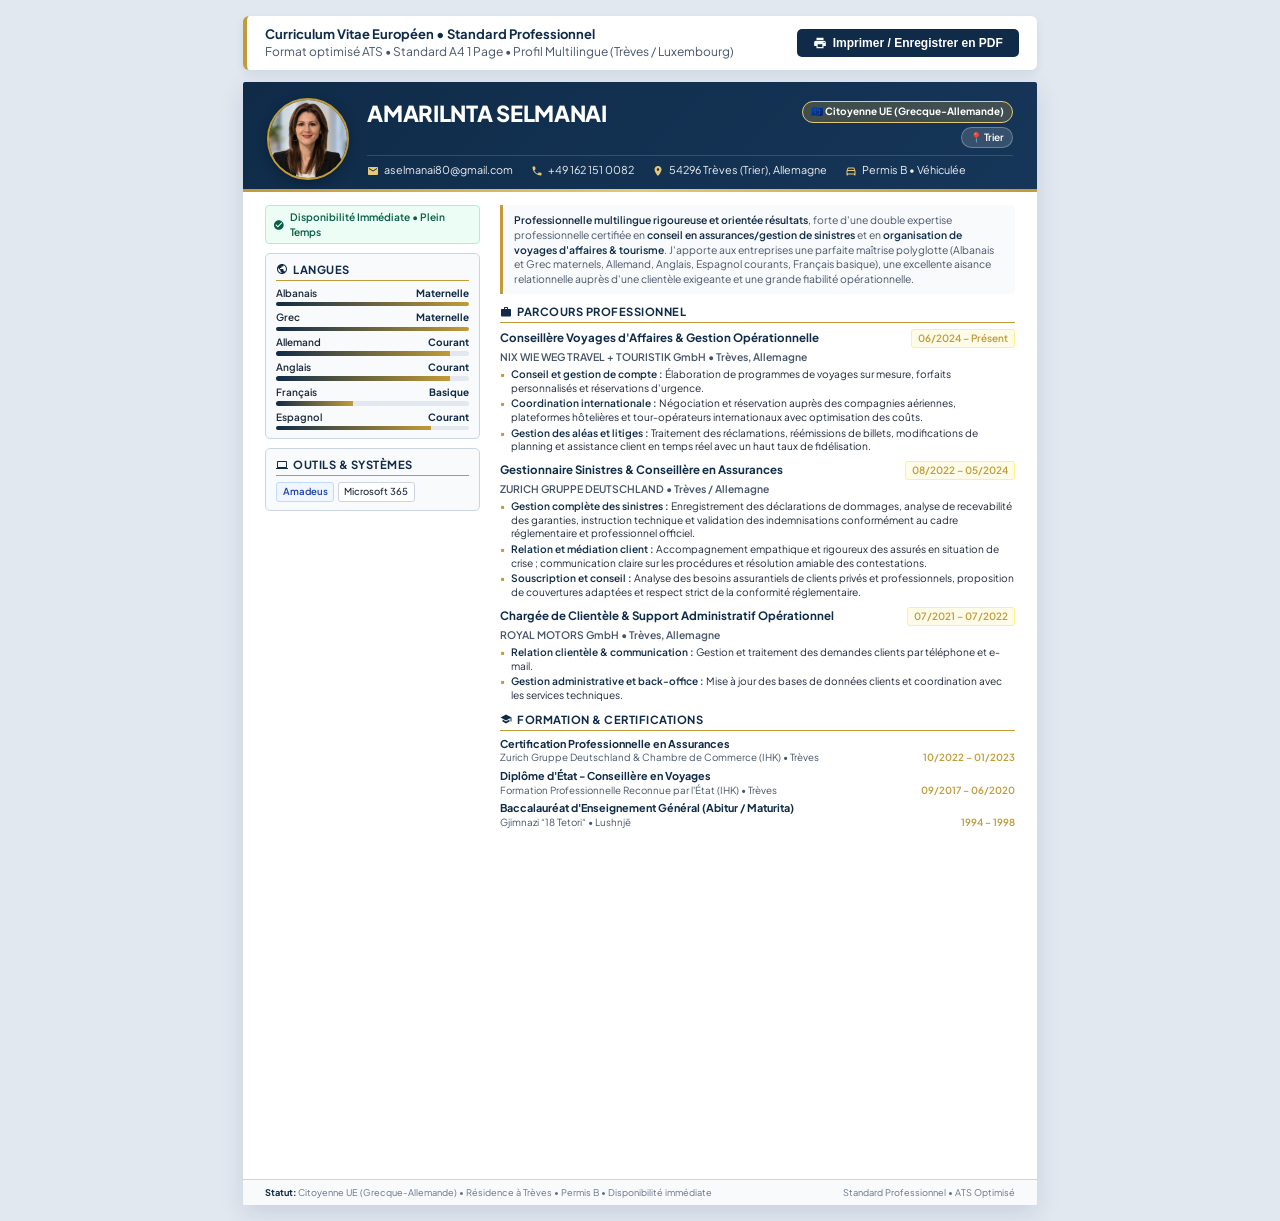
==== commit 7ed00731: "Eliminar menciones redundantes de Fachfrau, Industrie- und Handelskammer y unificar traducciones" ====
--- a/cv.html
+++ b/cv.html
@@ -657,7 +657,7 @@
 
         <!-- Profil Professionnel -->
         <div class="profile-summary">
-          <strong>Professionnelle multilingue rigoureuse et orientée résultats</strong>, forte d'une double expertise certifiée Industrie- und Handelskammer en <strong>conseil en assurances/gestion de sinistres</strong> et en <strong>organisation de voyages d'affaires & tourisme</strong>. J'apporte aux entreprises une parfaite maîtrise polyglotte (Albanais et Grec maternels, Allemand, Anglais, Espagnol courants, Français basique), une excellente aisance relationnelle auprès d'une clientèle exigeante et une grande fiabilité opérationnelle.
+          <strong>Professionnelle multilingue rigoureuse et orientée résultats</strong>, forte d'une double expertise professionnelle certifiée en <strong>conseil en assurances/gestion de sinistres</strong> et en <strong>organisation de voyages d'affaires & tourisme</strong>. J'apporte aux entreprises une parfaite maîtrise polyglotte (Albanais et Grec maternels, Allemand, Anglais, Espagnol courants, Français basique), une excellente aisance relationnelle auprès d'une clientèle exigeante et une grande fiabilité opérationnelle.
         </div>
 
         <!-- Expérience Professionnelle -->
@@ -689,7 +689,7 @@
             </div>
             <div class="exp-company">ZURICH GRUPPE DEUTSCHLAND • Trèves / Allemagne</div>
             <ul class="exp-bullets">
-              <li><strong>Gestion complète des sinistres :</strong> Enregistrement des déclarations de dommages, analyse de recevabilité des garanties, instruction technique et validation des indemnisations conformément au cadre Industrie- und Handelskammer.</li>
+              <li><strong>Gestion complète des sinistres :</strong> Enregistrement des déclarations de dommages, analyse de recevabilité des garanties, instruction technique et validation des indemnisations conformément au cadre réglementaire et professionnel officiel.</li>
               <li><strong>Relation et médiation client :</strong> Accompagnement empathique et rigoureux des assurés en situation de crise ; communication claire sur les procédures et résolution amiable des contestations.</li>
               <li><strong>Souscription et conseil :</strong> Analyse des besoins assurantiels de clients privés et professionnels, proposition de couvertures adaptées et respect strict de la conformité réglementaire.</li>
             </ul>
@@ -717,17 +717,17 @@
           </h2>
 
           <div class="edu-item">
-            <div class="edu-degree">Certification Professionnelle en Assurances (Industrie- und Handelskammer)</div>
+            <div class="edu-degree">Certification Professionnelle en Assurances</div>
             <div class="edu-school">
-              <span>Zurich Gruppe Deutschland & Industrie- und Handelskammer • Trèves</span>
+              <span>Zurich Gruppe Deutschland & Chambre de Commerce (IHK) • Trèves</span>
               <span style="font-weight: 600; color: var(--accent);">10/2022 – 01/2023</span>
             </div>
           </div>
 
           <div class="edu-item">
-            <div class="edu-degree">Diplôme d'État - Conseillère en Voyages (Industrie- und Handelskammer)</div>
+            <div class="edu-degree">Diplôme d'État - Conseillère en Voyages</div>
             <div class="edu-school">
-              <span>Formation Professionnelle Industrie- und Handelskammer • Trèves</span>
+              <span>Formation Professionnelle Reconnue par l'État (IHK) • Trèves</span>
               <span style="font-weight: 600; color: var(--accent);">09/2017 – 06/2020</span>
             </div>
           </div>
